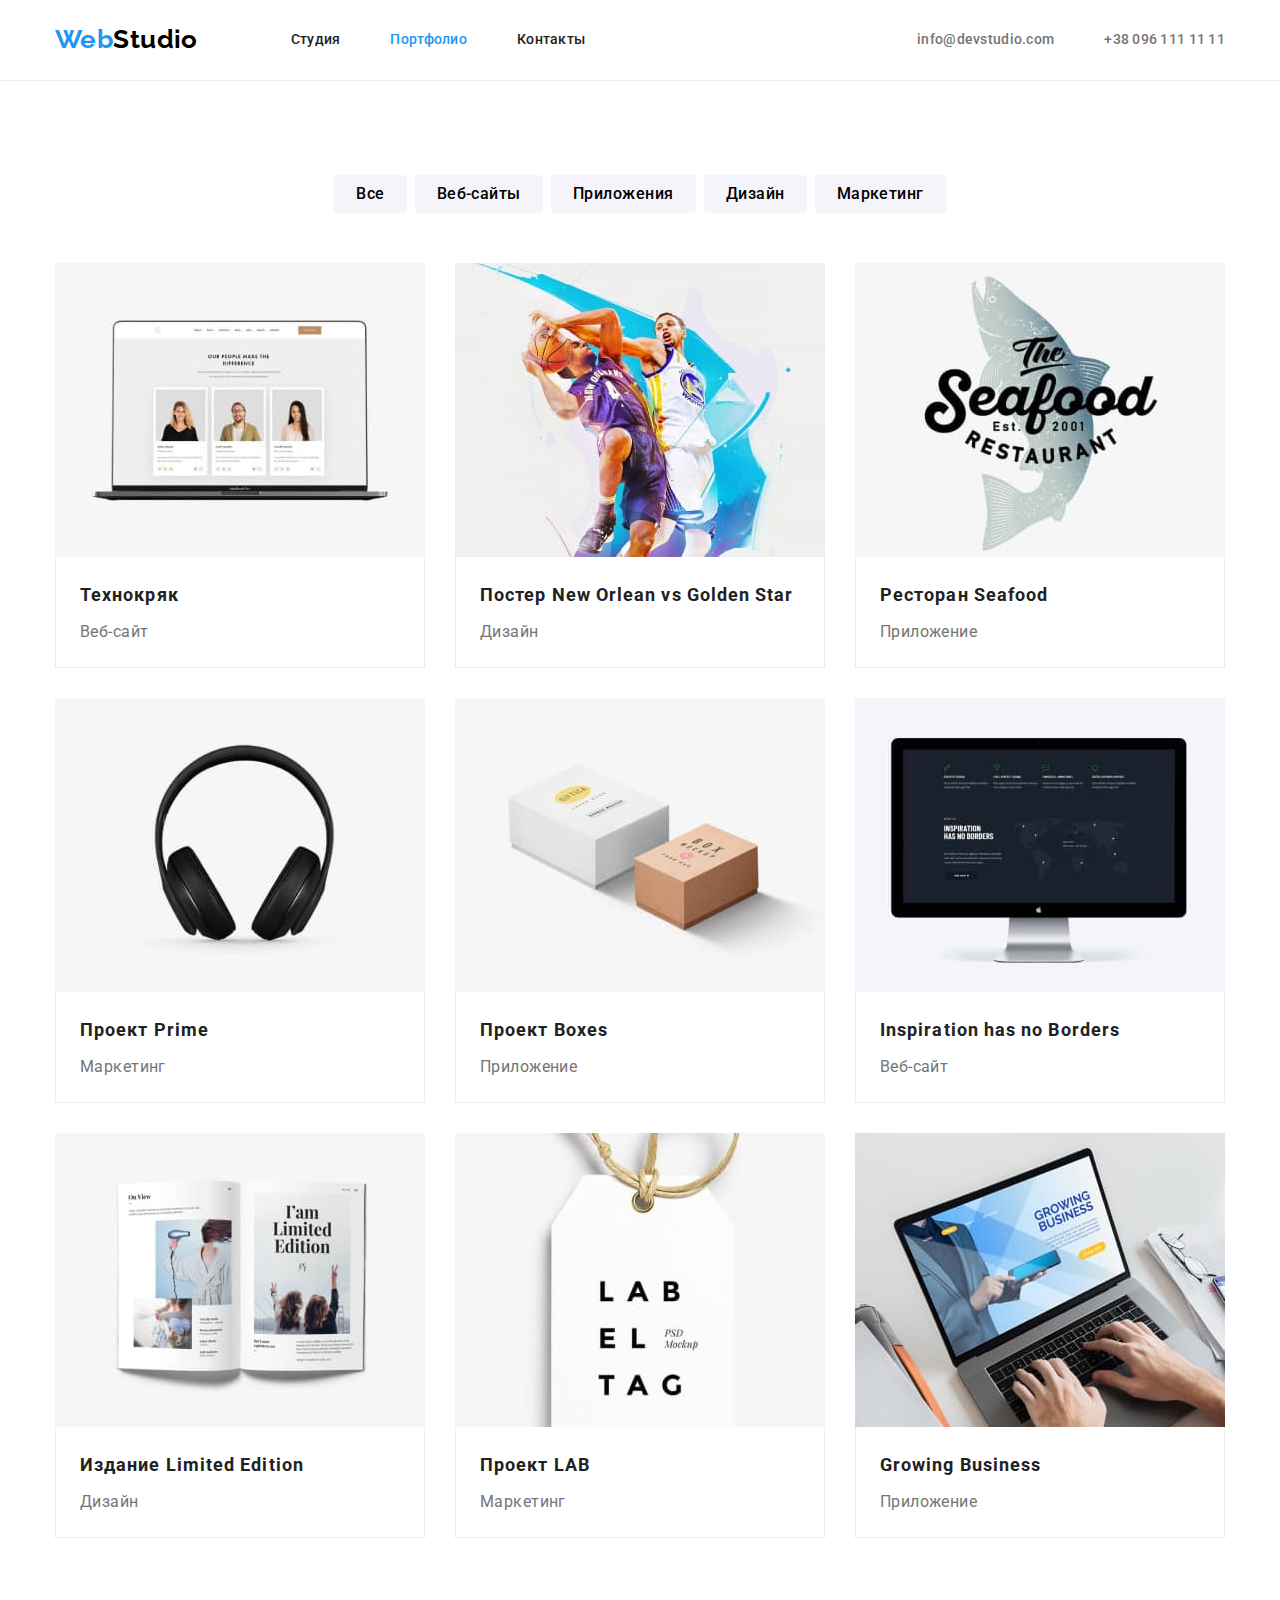
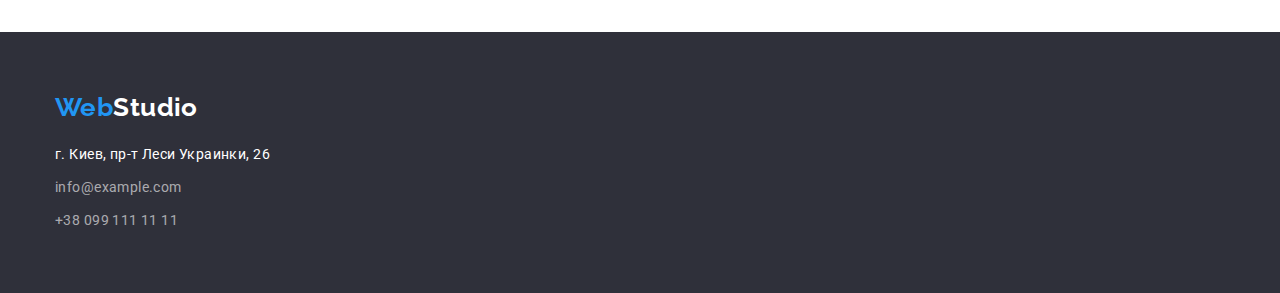
==== portfolio.html @ b18875c4 "Hero BG and svg sprite" ====
<!DOCTYPE html>
<html lang="ru">

<head>
    <meta charset="UTF-8">
    <meta http-equiv="X-UA-Compatible" content="IE=edge">
    <meta name="viewport" content="width=device-width, initial-scale=1.0">
    <title>Студия-Портфолио</title>
    <link rel="preconnect" href="https://fonts.googleapis.com">
    <link rel="preconnect" href="https://fonts.gstatic.com" crossorigin>
    <link href="https://fonts.googleapis.com/css2?family=Raleway:wght@700&family=Roboto:wght@400;500;700;900&display=swap"
        rel="stylesheet">
    <link rel="stylesheet" href="https://cdnjs.cloudflare.com/ajax/libs/modern-normalize/1.1.0/modern-normalize.min.css">
    <link rel="stylesheet" href="./css/styles.css"/>
</head>

<body>
    <header>
        <div class="container header">
            <nav class="nav"><a href="./index.html" class="logo logo-black"><span class="accent">Web</span>Studio</a>            
                <ul class="nav-list">
                    <li><a href="./index.html" class="nav-link">Студия</a> </li>
                    <li><a href="./portfolio.html" class="nav-link current">Портфолио</a> </li>
                    <li><a href="#" class="nav-link">Контакты</a> </li>
                </ul>
            </nav>
            <ul class="contact">
                <li>
                    <a href="mailto:info@devstudio.com" class="contacts-link">info@devstudio.com</a>
                </li>
                <li>
                    <a href="tel:+380961111111" class="contacts-link">+38 096 111 11 11</a>
                </li>
            </ul>  
        </div>
    </header>
    <main>
        <section class="section">
            <div class="container">
                <h1 class="visually-hidden">Наши проекты</h1>
                <!-- Фільтр -->
                <ul class="filter">
                    <li><button type="button" class="button-filter">Все</button></li>
                    <li><button type="button" class="button-filter">Веб-сайты</button></li>
                    <li><button type="button" class="button-filter">Приложения</button></li>
                    <li><button type="button" class="button-filter">Дизайн</button></li>
                    <li><button type="button" class="button-filter">Маркетинг</button></li>
                </ul>                
                <!-- Елементи фільтру -->
                <ul class="project-items">
                    <li>
                        <a href="#" class="project-link">
                            <img src="./img/2-1.jpg" alt="Веб-сайт Технокряк" width="370">
                            <div class="project-link-container">
                                <h2 class="project-title">Технокряк</h2>
                                <p class="project-text">Веб-сайт</p>
                            </div>
                        </a>
                    </li>
                    <li>
                        <a href="#" class="project-link">
                            <img src="./img/2-2.jpg" alt="Постер с баскетболистами" width="370">
                            <div class="project-link-container">
                                <h2 class="project-title">Постер New Orlean vs Golden Star</h2>
                                <p class="project-text">Дизайн</p>
                            </div>
                        </a>
                    </li>
                    <li>
                        <a href="#" class="project-link">
                            <img src="./img/2-3.jpg" alt="Эмблема ресторана Seafood" width="370">
                            <div class="project-link-container">
                                <h2 class="project-title">Ресторан Seafood</h2>
                                <p class="project-text">Приложение</p>
                            </div>
                        </a>
                    </li>
                    <li>
                        <a href="#" class="project-link">
                            <img src="./img/2-4.jpg" alt="Наушники" width="370">
                            <div class="project-link-container">
                                <h2 class="project-title">Проект Prime</h2>
                                <p class="project-text">Маркетинг</p>
                            </div>
                        </a>
                    </li>
                    <li>
                        <a href="#" class="project-link">
                            <img src="./img/2-5.jpg" alt="Две коробки" width="370">
                            <div class="project-link-container">
                                <h2 class="project-title">Проект Boxes</h2>
                                <p class="project-text">Приложение</p>
                            </div>
                        </a>
                    </li>
                    <li>
                        <a href="#" class="project-link">
                            <img src="./img/2-6.jpg" alt="Монитор" width="370">
                            <div class="project-link-container">
                                <h2 class="project-title">Inspiration has no Borders</h2>
                                <p class="project-text">Веб-сайт</p>
                            </div>
                        </a>
                    </li>
                    <li>
                        <a href="#" class="project-link">
                            <img src="./img/2-7.jpg" alt="Журнал" width="370">
                            <div class="project-link-container">
                                <h2 class="project-title">Издание Limited Edition</h2>
                                <p class="project-text">Дизайн</p>
                            </div>
                        </a>
                    </li>
                    <li>
                        <a href="#" class="project-link">
                            <img src="./img/2-8.jpg" alt="Этикетка" width="370">
                            <div class="project-link-container">
                                <h2 class="project-title">Проект LAB</h2>
                                <p class="project-text">Маркетинг</p>
                            </div>
                        </a>
                    </li>
                    <li>
                        <a href="#" class="project-link">
                            <img src="./img/2-9.jpg" alt="Ноутбук" width="370">
                            <div class="project-link-container">
                                <h2 class="project-title">Growing Business</h2>
                                <p class="project-text">Приложение</p>
                            </div>
                        </a>
                    </li>
                </ul>
            </div>
        </section>        
    </main>    
    <footer>
        <div class="container">
            <a href="./index.html" class="logo logo-white"><span class="accent">Web</span>Studio</a>
            <address class="address">
                <ul>
                    <li>г. Киев, пр-т Леси Украинки, 26</li>
                    <li><a href="mailto:info@example.com" class="address-link">info@example.com</a></li>
                    <li><a href="tel:+380991111111" class="address-link">+38 099 111 11 11</a></li>
                </ul>
            </address>
        </div>
    </footer>
</body>

</html>
---- css/styles.css ----
.visually-hidden {
  position: absolute;
  width: 1px;
  height: 1px;
  margin: -1px;
  border: 0;
  padding: 0;
  
  white-space: nowrap;
  clip-path: inset(100%);
  clip: rect(0 0 0 0);
  overflow: hidden;
}

:root {
  --primary-text-color: #212121;
  --secondary-text-color: #757575;
  --primary-white-color: #FFFFFF;
  --accent-colour: #2196F3;
  --footer-gray: rgba(255, 255, 255, 0.6);
  --main-background: #FFFFFF;
  --secondary-background: #2F303A;
  --alternative-background: #F5F4FA;
  --logo-black: #000000;
}

/* font-family: 'Raleway',
sans-serif;

font-family: 'Roboto',
sans-serif; */

ul {
  list-style: none;
  margin: 0;
  padding-left: 0;
}
h1, h2, h3, h4, h5, p {
  margin: 0;
}

a {
  text-decoration: none;
}

img {
	display: block;
	max-width: 100%;
	height: auto;
}


body {
  font-family: 'Roboto', sans-serif;
  letter-spacing: 0.03em;
  font-size: 14px;
  /* font-style: normal; */
  /* font-weight: 400; */
  color: var(--primary-text-color);
  background-color: var(--main-background);  
}

.container {
  width: 1200px;
  padding-left: 15px;
  padding-right: 15px;
  margin-left: auto;
  margin-right: auto;
}
.section {
  padding-top: 94px;
  padding-bottom: 94px;
}

/* Header-styles */

.header {
  display: flex;
  align-items: center;
}

.nav{display: flex;}

.nav-list {
  display: flex;
  align-items: center;
}
.nav-list> li:not(:last-child) {
  margin-right: 50px;
}

.contact>li:not(:last-child) {
  margin-right: 50px;
}


.contact {
  display: flex;
  margin-left: auto;

}

.nav .logo {
  padding-top: 24px;
  padding-bottom: 25px;
  margin-right: 93px;
}

header {
  border-bottom: 1px solid #ECECEC;
}

.logo {
  font-family: 'Raleway',
  sans-serif;
  font-weight: 700;
  font-size: 26px;
  line-height: 1.19;
}
.logo-black {
  color: var(--logo-black);
}
.logo-white {
  color: var(--primary-white-color)
}
.logo .accent {
  color: var(--accent-colour);
}

.nav-link {
  font-weight: 500;
  line-height: 1.14;
  letter-spacing: 0.02em;
  
  color: var(--primary-text-color);
}
.nav-link.current {
  color: var(--accent-colour);
}

.nav-link:hover,
.nav-link:focus,
.contacts-link:hover,
.contacts-link:focus
{
  color: var(--accent-colour);
}

.contacts-link {
  font-weight: 500;
  line-height: 1.14;
  letter-spacing: 0.02em;

  color: var(--secondary-text-color);
}

/* HERO */

.hero {
  text-align: center;
  padding: 200px 0;
  background-color: var(--secondary-background);
}
.overlay {
  height: 600px;
  max-width: 1600px;
  margin-left: auto;
  margin-right: auto;

  background-size: cover;
  background-repeat: no-repeat;
  background-position: center;

  background-image: linear-gradient(to right, rgba(47, 48, 58, 0.4),
  rgba(47, 48, 58, 0.4)  
  ), url(../img/Img-bg.jpg)

}

.main-title {
  width: 700px;
  margin-left: auto;
  margin-right: auto;
  margin-bottom: 30px;

  font-weight: 900;
  font-size: 44px;
  line-height: 1.36;
  text-align: center;
  letter-spacing: 0.06em;
  text-transform: uppercase;

  color: var(--primary-white-color);
}
.main-button {
  font-weight: 700;
  font-size: 16px;
  line-height: 1.88;
  text-align: center;
  letter-spacing: 0.06em;

  border: 0;
  border-radius: 4px;
  padding: 10px 32px;
  display: inline-block;
  
  color: var(--primary-white-color);
  background-color: var(--accent-colour);
  box-shadow: 0px 4px 4px rgba(0, 0, 0, 0.15);

  cursor: pointer;
  font-family: inherit;
  font-style: inherit;
}
.main-button:hover {
  background-color: #188CE8;
}

/* Наші особливості */

.feature-list {
  display: flex;
}

.feature-list> li:not(:last-child) {
  margin-right: 30px;
}
.feature-list> li {width: 270px;}

.feature-title {
  font-size: 14px;
  line-height: 1.14;
  text-transform: uppercase;

  margin-bottom: 10px;
}

.feature-text {
  line-height: 1.71;

  color: var(--secondary-text-color);
}

/* чим ми займаємось */

.works {
  padding-top: 0;
}
.works-list {
  display: flex;
  justify-content: space-between;
}

.no-gap {
  display: block;
}

.secondary-title {
  font-size: 36px;
  line-height: 1.17;
  text-align: center;
  margin-bottom: 50px;
}
/* наша команда */

.team {
  font-size: 16px;
  line-height: 1.19;

  background-color: var(--alternative-background);
}

.team-list {
  display: flex;
  justify-content: space-between;
}

.team-link {
  background-color: var(--main-background);
  text-align: center;

  box-shadow: 0px 1px 3px rgba(0, 0, 0, 0.12), 0px 1px 1px rgba(0, 0, 0, 0.14), 0px 2px 1px rgba(0, 0, 0, 0.2);
    border-radius: 0px 0px 4px 4px;
}

.team-link> img {
  margin-bottom: 30px;
}

.team-title {
  font-weight: 500;
  margin-bottom: 10px;
  font-size: 16px;
}

.team-text {
  color: var(--secondary-text-color);
  margin-bottom: 30px;
}

/* footer */
footer {
  background-color: var(--secondary-background);
  padding: 60px 0;
}

.address {
  line-height: 1.71;
  font-style: normal;
  margin-top: 20px;

  color: var(--primary-white-color);
}
.address > ul {
  display: inline-block;
}

.address-link {
  color: var(--footer-gray);
  margin-top: 9px;
  display: inline-block;
}
.address-link:hover,
.address-link:focus {
  color: var(--accent-colour);
}

/* portfolio */
/* Фільтр */

.filter {
  display: flex;
  justify-content: center;
  margin-bottom: 50px;
}

.filter> li:not(:last-child) {
  margin-right: 8px;
}

.button-filter {
  font-weight: 500;
  font-size: 16px;
  line-height: 1.62;
  text-align: center;
  letter-spacing: 0.03em;

  background: var(--alternative-background);
  border: 0;
  border-radius: 4px;
  padding: 6px 22px;
  display: inline-block;

  cursor: pointer;
  font-family: inherit;
  font-style: inherit;
}
.button-filter:hover,
.button-filter:focus {
  color: var(--main-background);
  background-color: var(--accent-colour);
}
/* < !-- Елементи фільтру --> */

.project-items {
  display: flex;
  flex-wrap: wrap;
  /* justify-content: space-between; */
}

.project-items> li {
  margin-right: 30px;
  margin-bottom: 30px;
  width: calc((100% - 60px) / 3);
  /* gap: 30px; */
}

.project-items> li:nth-child(3n) {
  margin-right: 0px;
}
.project-items> li:nth-last-child(-n+3) {
  margin-bottom: 0px;
}

.project-link-container {
  border-left: 1px solid #EEEEEE;
  border-bottom: 1px solid #EEEEEE;
  border-right: 1px solid #EEEEEE;

  padding: 20px 24px;
}

.project-title {
  font-size: 18px;
  line-height: 2.00;
  letter-spacing: 0.06em;
  color: var(--primary-text-color);
}

.project-text {
  margin-top: 4px;

  font-size: 16px;
  line-height: 1.88;
  color: var(--secondary-text-color);
}
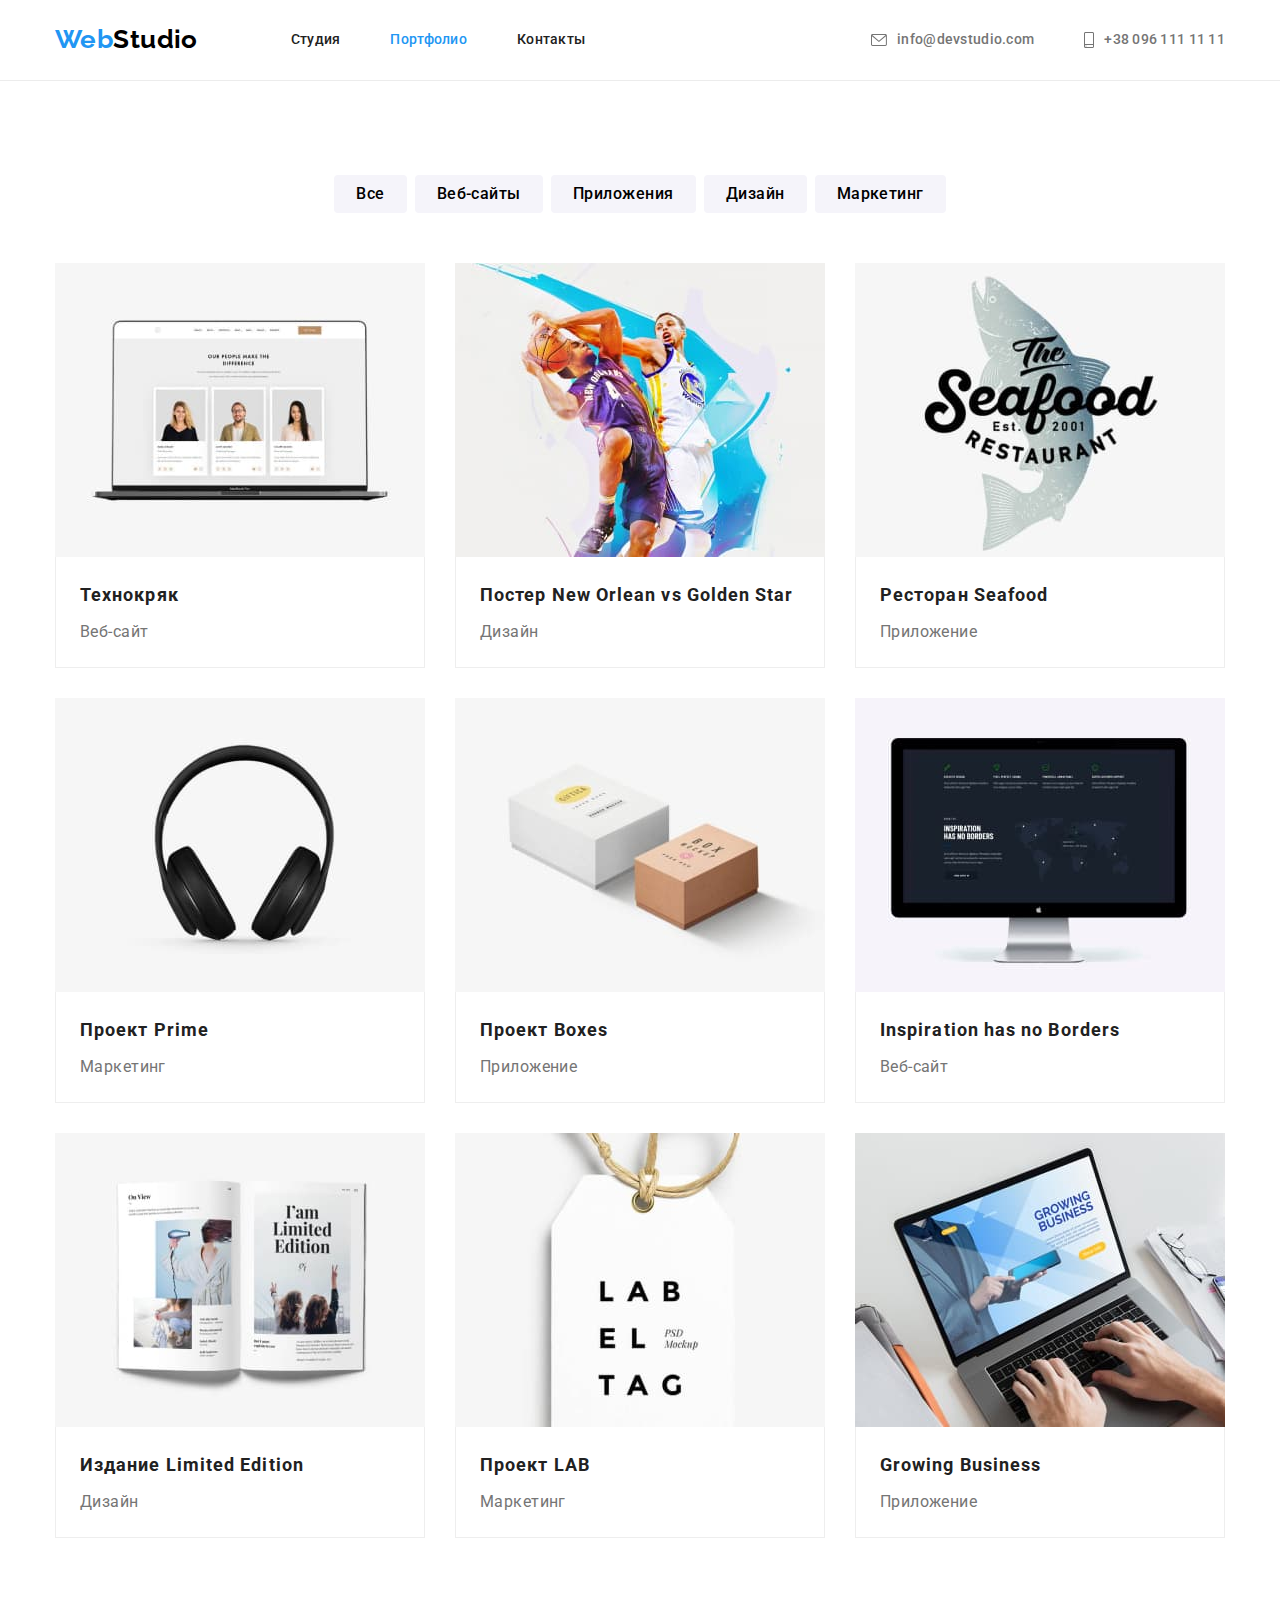
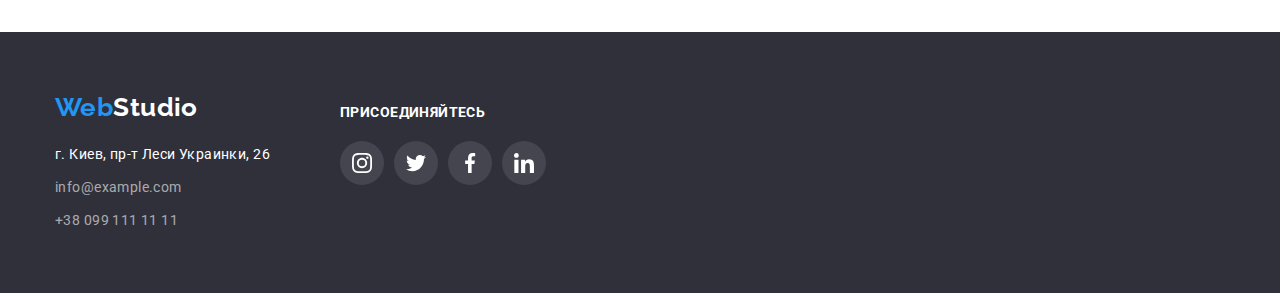
==== commit 4faa70b2: "svg and hover to all" ====
--- a/portfolio.html
+++ b/portfolio.html
@@ -26,10 +26,18 @@
             </nav>
             <ul class="contact">
                 <li>
-                    <a href="mailto:info@devstudio.com" class="contacts-link">info@devstudio.com</a>
+                    <a href="mailto:info@devstudio.com" class="contacts-link">
+                        <svg class="envelope" width="16" height="12">
+                            <use href="./img/symbol-defs.svg#envelope"></use>
+                        </svg>
+                        info@devstudio.com</a>
                 </li>
                 <li>
-                    <a href="tel:+380961111111" class="contacts-link">+38 096 111 11 11</a>
+                    <a href="tel:+380961111111" class="contacts-link">
+                        <svg class="smartphone" width="10" height="16">
+                            <use href="./img/symbol-defs.svg#smartphone"></use>
+                        </svg>
+                        +38 096 111 11 11</a>
                 </li>
             </ul>  
         </div>
@@ -134,17 +142,52 @@
         </section>        
     </main>    
     <footer>
-        <div class="container">
-            <a href="./index.html" class="logo logo-white"><span class="accent">Web</span>Studio</a>
-            <address class="address">
-                <ul>
-                    <li>г. Киев, пр-т Леси Украинки, 26</li>
-                    <li><a href="mailto:info@example.com" class="address-link">info@example.com</a></li>
-                    <li><a href="tel:+380991111111" class="address-link">+38 099 111 11 11</a></li>
+        <div class="container footer-box">
+            <div class="footer-contacts">
+                <a href="./index.html" class="logo logo-white"><span class="accent">Web</span>Studio</a>
+                <address class="address">
+                    <ul>
+                        <li>г. Киев, пр-т Леси Украинки, 26</li>
+                        <li><a href="mailto:info@example.com" class="address-link">info@example.com</a></li>
+                        <li><a href="tel:+380991111111" class="address-link">+38 099 111 11 11</a></li>
+                    </ul>
+                </address>
+            </div>
+            <div class="footer-stbox">
+                <strong>присоединяйтесь</strong>
+                <ul class="footer-list">
+                    <li class="footer-social">
+                        <a href="#">
+                            <svg class="instagram" width="20" height="20">
+                                <use href="./img/symbol-defs.svg#instagram"></use>
+                            </svg>
+                        </a>
+                    </li>
+                    <li class="footer-social">
+                        <a href="#">
+                            <svg class="twitter" width="20" height="20">
+                                <use href="./img/symbol-defs.svg#twitter"></use>
+                            </svg>
+                        </a>
+                    </li>
+                    <li class="footer-social">
+                        <a href="#">
+                            <svg class="facebook" width="20" height="20">
+                                <use href="./img/symbol-defs.svg#facebook"></use>
+                            </svg>
+                        </a>
+                    </li>
+                    <li class="footer-social">
+                        <a href="#">
+                            <svg class="linkedin" width="20" height="20">
+                                <use href="./img/symbol-defs.svg#linkedin"></use>
+                            </svg>
+                        </a>
+                    </li>
                 </ul>
-            </address>
+            </div>  
         </div>
-    </footer>
+    </footer>  
 </body>
 
 </html>--- a/css/styles.css
+++ b/css/styles.css
@@ -93,11 +93,9 @@
   margin-right: 50px;
 }
 
-
 .contact {
   display: flex;
   margin-left: auto;
-
 }
 
 .nav .logo {
@@ -153,6 +151,31 @@
 
   color: var(--secondary-text-color);
 }
+
+.contacts-link {
+  display: flex;
+  align-items: center
+}
+
+.envelope,
+.smartphone {
+  margin-right: 10px;
+  fill: currentColor;
+}
+.envelope:hover
+.smartphone:hover {
+  fill: var(--accent-colour);
+}
+
+/* .contacts-link::before {
+  content: "";
+  background-image: url(../img/envelope.svg);
+  background-size: contain;
+  width: 16px;
+  height: 12px;
+  display: inline-block;
+  margin-right: 20px;
+} */
 
 /* HERO */
 
@@ -241,6 +264,19 @@
   color: var(--secondary-text-color);
 }
 
+.feature-box {
+  width: 270px;
+  height: 120px;
+  background-color: var(--alternative-background);
+  border-radius: 4px;
+
+  display: flex;
+  justify-content: center;
+  align-items: center;
+  margin-bottom: 30px;
+}
+
+
 /* чим ми займаємось */
 
 .works {
@@ -295,8 +331,73 @@
 
 .team-text {
   color: var(--secondary-text-color);
+  margin-bottom: 16px;
+}
+
+.team-link > ul {
+  display: flex;
+  margin-right: 32px;
+  margin-left: 32px;
   margin-bottom: 30px;
-}
+
+}
+
+.team-social {
+  width: 44px;
+  height: 44px;
+
+  fill: #AFB1B8;
+}
+.team-social:not(:last-child) {
+  margin-right: 10px;
+}
+
+.team-social a {
+  display: flex;
+  align-items: center;
+  justify-content: center;
+
+  width: 100%;
+  height: 100%;
+  border-radius: 50%;
+}
+
+.team-social a:hover,
+.team-social a:focus {
+  fill: var(--main-background);
+  background-color: var(--accent-colour);
+}
+
+/* постійні клієнти */
+
+.clients-list {
+  fill: #AFB1B8;
+  display: flex;
+  justify-content: space-between;
+}
+
+.clients-item {
+  width: 170px;
+  height: 92px;
+}
+.clients-item > a {
+  width: 100%;
+  height: 100%;
+
+  border: 1px solid #AFB1B8;
+  border-radius: 4px;
+
+  display: flex;
+  justify-content: center;
+  align-items: center;  
+}
+
+.clients-item > a:hover,
+.clients-item > a:focus {
+  fill: var(--accent-colour);
+  border: 1px solid var(--accent-colour);
+}
+
 
 /* footer */
 footer {
@@ -304,6 +405,13 @@
   padding: 60px 0;
 }
 
+.footer-box {
+  display: flex;
+}
+.footer-contacts {
+  margin-right: 70px;
+}
+
 .address {
   line-height: 1.71;
   font-style: normal;
@@ -323,6 +431,62 @@
 .address-link:hover,
 .address-link:focus {
   color: var(--accent-colour);
+}
+
+.footer-stbox {
+  margin-top: 12px;
+}
+
+.footer-stbox strong {
+  line-height: 1.14;
+  text-transform: uppercase;
+  color: var(--primary-white-color);
+
+}
+
+.footer-list{
+  display: flex;
+}
+
+.footer-social {
+  width: 44px;
+  height: 44px;
+  fill: var(--primary-white-color);
+
+  margin-top: 20px;
+}
+
+.footer-social:not(:last-child) {
+  margin-right: 10px;
+}
+
+.footer-social a {
+  display: flex;
+  align-items: center;
+  justify-content: center;
+
+
+  width: 100%;
+  height: 100%;
+  border-radius: 50%;
+
+  background-color: rgba(255, 255, 255, 0.1);
+}
+
+.footer-social a:hover,
+.footer-social a:focus {
+  background-color: var(--accent-colour);
+}
+
+/* .team-link > ul {
+  display: flex;
+  margin-right: 32px;
+  margin-left: 32px;
+  margin-bottom: 30px;
+}
+
+.team-social:not(:last-child) {
+  margin-right: 10px;
 }
 
 /* portfolio */
@@ -359,6 +523,10 @@
 .button-filter:focus {
   color: var(--main-background);
   background-color: var(--accent-colour);
+
+  box-shadow: 0px 2px 2px 0px #0000001F;
+  box-shadow: 0px 1px 2px 0px #00000014;
+  box-shadow: 0px 3px 1px 0px #0000001A;
 }
 /* < !-- Елементи фільтру --> */
 
@@ -375,6 +543,11 @@
   /* gap: 30px; */
 }
 
+.project-items> li:hover {
+  box-shadow: 0px 4px 4px 0px #00000040;
+  ;
+}
+
 .project-items> li:nth-child(3n) {
   margin-right: 0px;
 }
